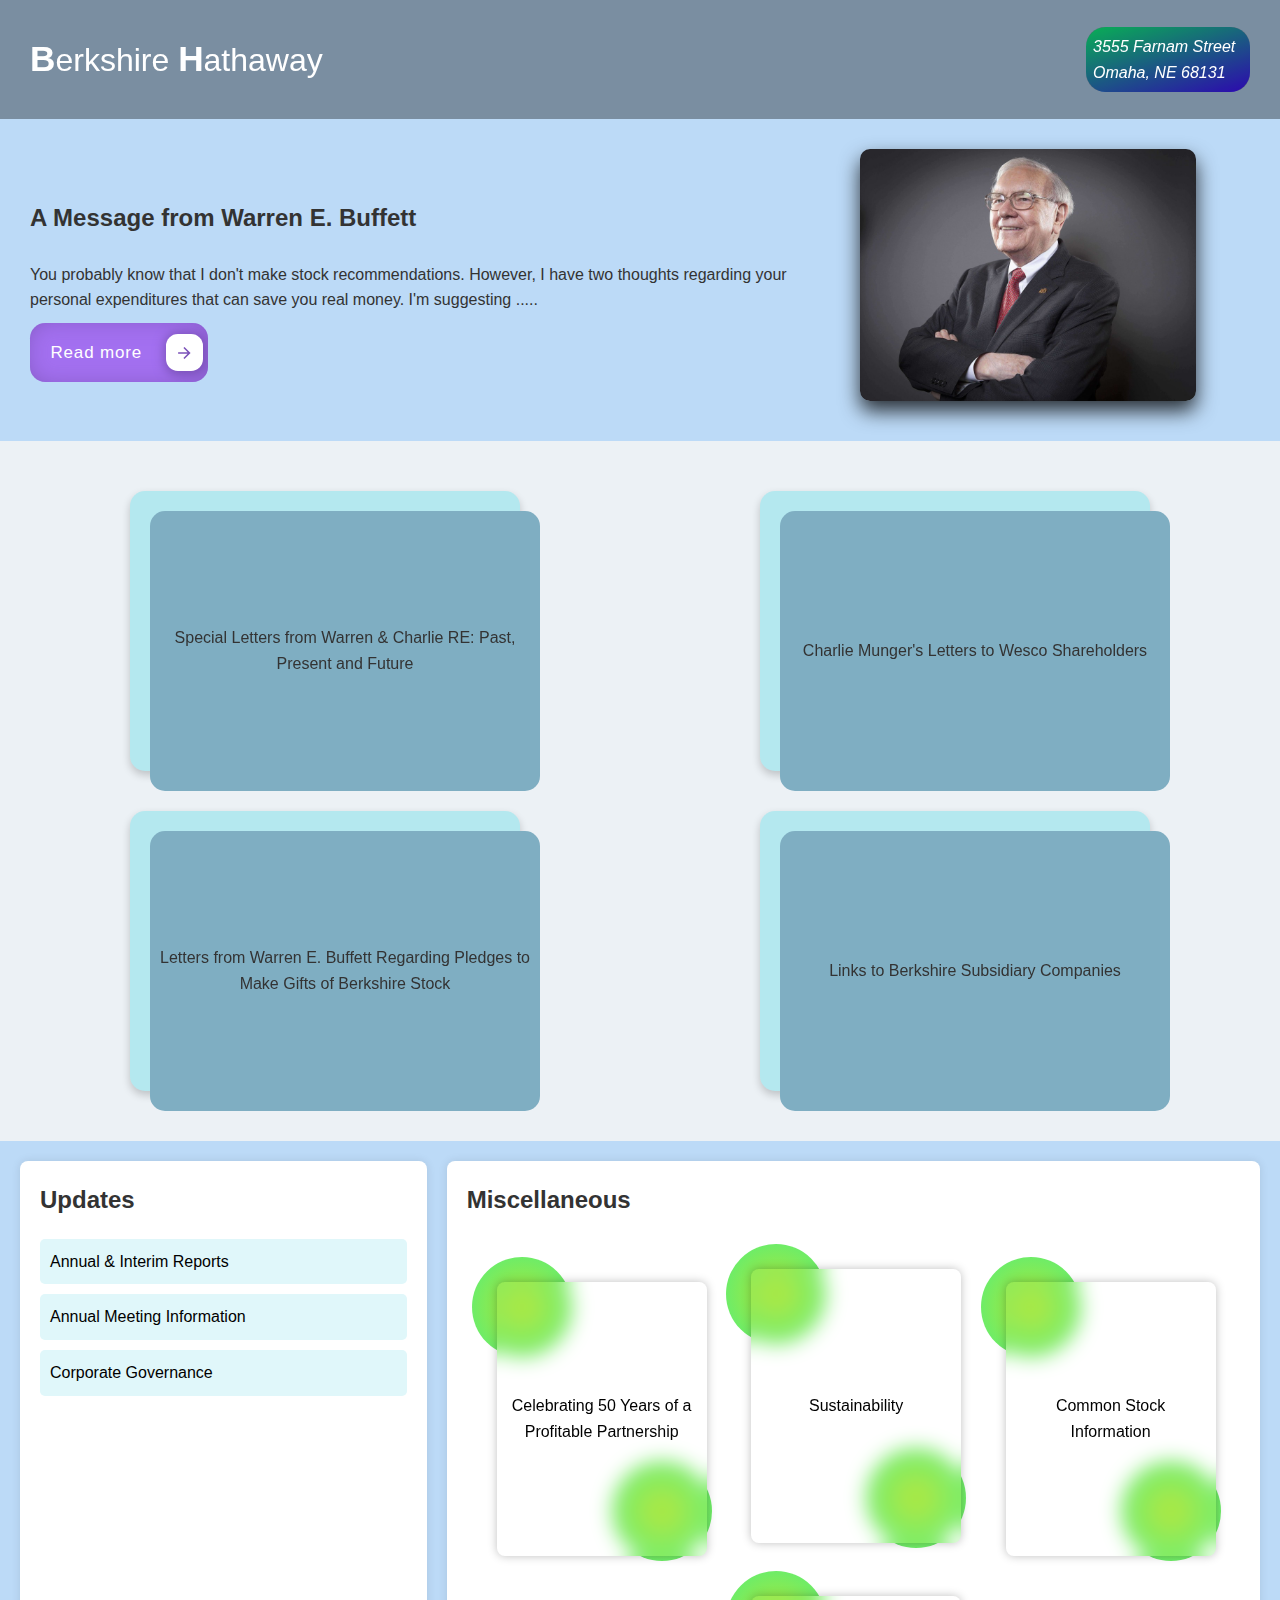
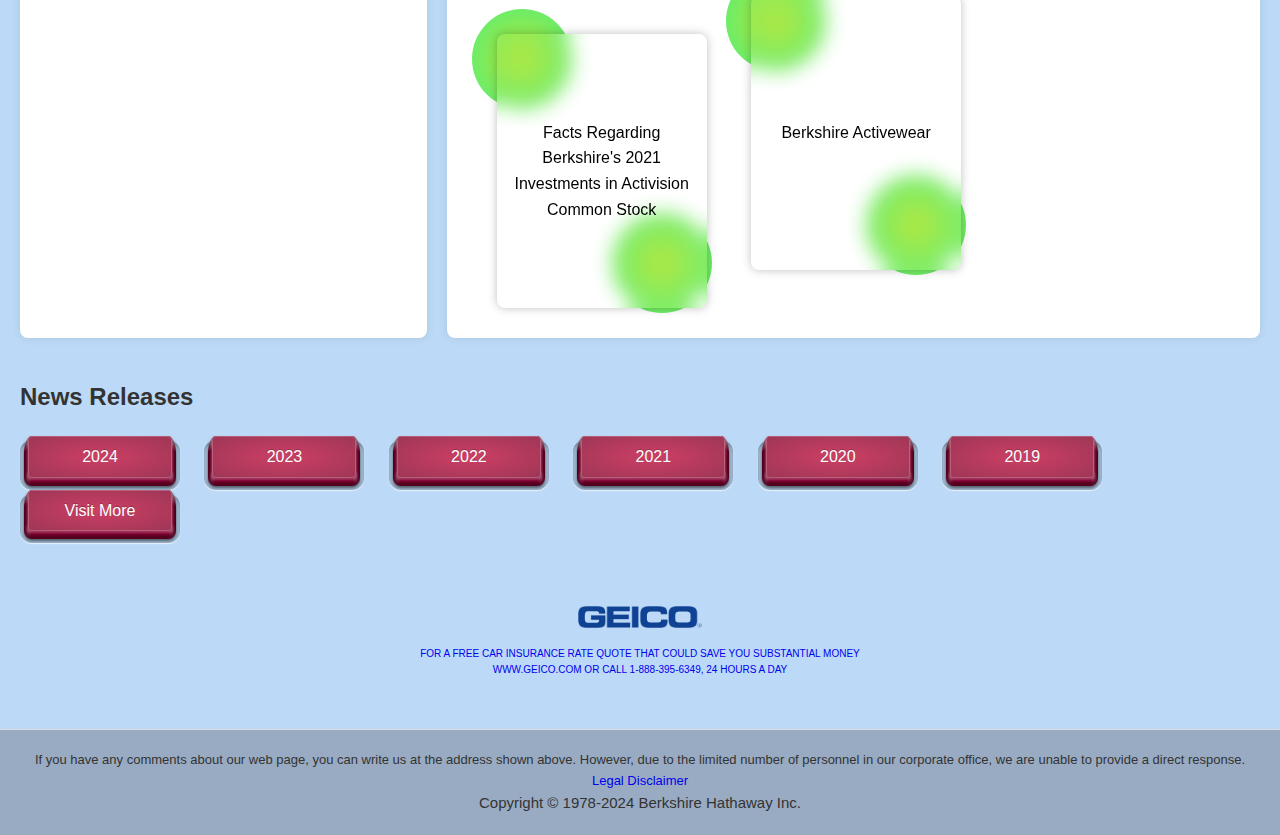
==== index.html @ b3418138 "Add files via upload" ====
<!DOCTYPE html>
<html lang="en">
<head>
  <meta charset="UTF-8">
  <meta name="viewport" content="width=device-width, initial-scale=1.0">
  <title>Berkshire Hathaway Inc.</title>
  <link rel="stylesheet" href="styles.css">
</head>
<body>
    <header class="header fixed-header">
        <div class="header-content">
          <div class="left-content">
            <h1><span class="bh">B</span>erkshire <span class="bh">H</span>athaway</h1>
          </div>
          <div class="address-card">
            <address class="address-card1">
              3555 Farnam Street<br>
              Omaha, NE 68131
            </address>
          </div>
          
        </div>
      </header>      

  <hr>

  <main>
    <section class="grid">
        <section class="grid-item"> 
            <!-- Message Section -->
            <div class="message-content">
              <h3>A Message from Warren E. Buffett</h3>
              <p>You probably know that I don't make stock recommendations. However, I have two thoughts regarding your personal expenditures that can save you real money. I'm suggesting .....</p>
              <a href="message.html" class="custom-button">
                Read more
                <div class="custom-icon">
                  <svg
                    height="24"
                    width="24"
                    viewBox="0 0 24 24"
                    xmlns="http://www.w3.org/2000/svg"
                  >
                    <path d="M0 0h24v24H0z" fill="none"></path>
                    <path
                      d="M16.172 11l-5.364-5.364 1.414-1.414L20 12l-7.778 7.778-1.414-1.414L16.172 13H4v-2z"
                      fill="currentColor"
                    ></path>
                  </svg>
                </div>
              </a>
              
            </div>
            <div class="image-content">
              <img src="Warren E.Buffet.jpeg" alt="Image" class="warren-image">
            </div>
        </section>
        <hr>
          
        
    </section>
  </main>

  <hr>

  <!-- Letters -->
  <!-- <h1>Letters and connections</h1> -->
  <section class="letters-section">
    <!-- card1 -->
    <div class="card-container">
      <div class="card">
        <div class="front-content">
          <p>Special Letters from Warren & Charlie RE: Past, Present and Future</p>
        </div>
        <div class="content">
            <p class="heading">Warren's Letter</p>
            <a href="https://www.berkshirehathaway.com/SpecialLetters/WEB%20past%20present%20future%202014.pdf" target="_blank" class="read-it-button">
                <div class="read-it-button-top">Read more</div>
                <div class="read-it-button-bottom"></div>
                <div class="read-it-button-base"></div>
              </a>
            
            <p class="heading">Charlie's Letter</p>
            <a href="https://www.berkshirehathaway.com/SpecialLetters/CTM%20past%20present%20future%202014.pdf" target="_blank" class="read-it-button">
                <div class="read-it-button-top">Read more</div>
                <div class="read-it-button-bottom"></div>
                <div class="read-it-button-base"></div>
              </a>
                     
          </div>
          
      </div>
    </div>

    <!-- card2 -->
    <div class="card-container">
        <div class="card">
          <div class="front-content">
            <p>Charlie Munger's Letters to Wesco Shareholders</p>
          </div>
          <div class="content">
            <p class="heading">WESCO FINANCIAL CORPORATION</p>
            <p>LETTERS TO SHAREHOLDERS</p>
            <a href="wesco_letters.html"  class="read-it-button">
              <div class="read-it-button-top">Read more</div>
              <div class="read-it-button-bottom"></div>
              <div class="read-it-button-base"></div>
            </a>
          </div>
        </div>
      </div>

      <!-- card3 -->
    <div class="card-container">
        <div class="card">
          <div class="front-content">
            <p>Letters from Warren E. Buffett Regarding Pledges to Make Gifts of Berkshire Stock</p>
          </div>
          <div class="content">
            <p class="heading">Read Letters from Warren E. Buffett to his three children and many more.</p>
            <a href="webdonat.html"  class="read-it-button">
              <div class="read-it-button-top">Read more</div>
              <div class="read-it-button-bottom"></div>
              <div class="read-it-button-base"></div>
            </a>
          </div>
        </div>
      </div>

      <!-- card4 -->
    <div class="card-container">
      <div class="card">
        <div class="front-content">
          <p>Links to Berkshire Subsidiary Companies</p>
        </div>
        <div class="content">
          <p class="heading">Subsidiary Companies of Berkshire Hathaway Inc. Larson Juhl, Clayton Homes, Charter Bro....</p>
          <a href="subsidiaries.html"  class="read-it-button">
            <div class="read-it-button-top">Read more</div>
            <div class="read-it-button-bottom"></div>
            <div class="read-it-button-base"></div>
          </a>
        </div>
      </div>
    </div>

  </section>

  <!-- Updates & Miscellaneous -->

  <section class="updates-miscellaneous">
    <div class="updates">
        <h2>Updates</h2>
        <div class="updates-card"><a href="https://www.berkshirehathaway.com/reports.html">Annual & Interim Reports</a></div>
        <div class="updates-card"><a href="https://www.berkshirehathaway.com/sharehold.html">Annual Meeting Information</a></div>
        <div class="updates-card"><a href="https://www.berkshirehathaway.com/govern/govern.html">Corporate Governance</a></div>
    </div>
    <div class="miscellaneous">
        <h2>Miscellaneous</h2>
        <div class="misc-card">
            <div class="misc-circle"></div>
            <div class="misc-circle"></div>
            <div class="misc-card-inner"><a href="https://www.ebay.com/itm/185860708853">Celebrating 50 Years of a Profitable Partnership</a></div>
        </div>
        <div class="misc-card">
            <div class="misc-circle"></div>
            <div class="misc-circle"></div>
            <div class="misc-card-inner"><a href="https://www.berkshirehathaway.com/sustainability/sustainabilityintro.html">Sustainability</a></div>
        </div>
        <div class="misc-card">
            <div class="misc-circle"></div>
            <div class="misc-circle"></div>
            <div class="misc-card-inner"><a href="https://www.berkshirehathaway.com/brkshareholderinfo/brkshareholderinfo.html">Common Stock Information</a></div>
        </div>
        <div class="misc-card">
            <div class="misc-circle"></div>
            <div class="misc-circle"></div>
            <div class="misc-card-inner"><a href="https://www.berkshirehathaway.com/activisionltr.pdf">Facts Regarding Berkshire's 2021 Investments in Activision Common Stock</a></div>
        </div>
        <div class="misc-card">
            <div class="misc-circle"></div>
            <div class="misc-circle"></div>
            <div class="misc-card-inner"><a href="https://berkshirewear.com/">Berkshire Activewear</a></div>
        </div>
    </div>
</section>


<!-- News Releases -->

<div class="news-releases">
  <h2 class="news-releases-heading">News Releases</h2>
  <button type="button" class="year-button">
      <div class="year-top"><a href="https://www.berkshirehathaway.com/news/2024news.html">2024</a></div>
      <div class="year-bottom"></div>
      <div class="year-base"></div>
  </button>
  <button type="button" class="year-button">
      <div class="year-top"><a href="https://www.berkshirehathaway.com/news/2023news.html">2023</a></div>
      <div class="year-bottom"></div>
      <div class="year-base"></div>
  </button>
  <button type="button" class="year-button">
      <div class="year-top"><a href="https://www.berkshirehathaway.com/news/2022news.html">2022</a></div>
      <div class="year-bottom"></div>
      <div class="year-base"></div>
  </button>
  <button type="button" class="year-button">
      <div class="year-top"><a href="https://www.berkshirehathaway.com/news/2021news.html">2021</a></div>
      <div class="year-bottom"></div>
      <div class="year-base"></div>
  </button>
  <button type="button" class="year-button">
    <div class="year-top"><a href="https://www.berkshirehathaway.com/news/2020news.html">2020</a></div>
    <div class="year-bottom"></div>
    <div class="year-base"></div>
  </button>
  <button type="button" class="year-button">
    <div class="year-top"><a href="https://www.berkshirehathaway.com/news/2019news.html">2019</a></div>
    <div class="year-bottom"></div>
    <div class="year-base"></div>
  </button>
  <button type="button" class="year-button">
    <div class="year-top"><a href="https://www.berkshirehathaway.com/news/2024news.html">Visit More</a></div>
    <div class="year-bottom"></div>
    <div class="year-base"></div>
  </button>
  
</div>

<hr><hr><hr>

  

  <section class="advertisement">
    <a href="http://www.geico.com/">
      <img src="Geico_logo.svg.png" alt="GEICO logo">
      <p>FOR A FREE CAR INSURANCE RATE QUOTE THAT COULD SAVE YOU SUBSTANTIAL MONEY<br>WWW.GEICO.COM OR CALL 1-888-395-6349, 24 HOURS A DAY</p>
    </a>
  </section>

  <hr>

  <footer class="footer">
    <p>If you have any comments about our web page, you can write us at the address shown above. However, due to the limited number of personnel in our corporate office, we are unable to provide a direct response.</p>
    <p><a href="https://www.berkshirehathaway.com/disclaimer.html">Legal Disclaimer</a></p>
    <p class="copyright">Copyright &copy; 1978-2024 Berkshire Hathaway Inc.</p>
  </footer>
  
</body>
</html>
---- styles.css ----
/* Base styles for mobile first */
body {
    font-family: Arial, sans-serif;
    margin: 0;
    padding: 0;
    line-height: 1.6;
    background-color: #0574e244;
    color: #333;
  }

  a{
    text-decoration: none;
    
  }
  
/* Fixed Header */
.fixed-header {
    position: fixed;
    top: 0;
    left: 0;
    width: 100%;
    z-index: 1000;
  }
  
  /* Glassmorphism Effect */
  .header {
    background-color: rgba(0, 0, 0, 0.349); /* Semi-transparent black */
    backdrop-filter: blur(14px); /* Blur effect */
  }
  
  /* Header Content */
  .header-content {
    display: flex;
    justify-content: space-between;
    align-items: center;
    padding: 10px 30px;
  }
  
  /* Left Content (Company Name and Description) */
  .left-content {
    color: white;
  }
  
  .left-content h1 {
    font-size: 2em;
    font-weight: normal;
  }
  
  .bh {
    font-weight: bold;
    font-size: 1.1em;
  }
  
  .left-content p {
    margin: 5px 0 0;
    font-size: 0.8em;
  }
  
  .address-card {
    width: 164px;
    height: auto;
    background-image: linear-gradient(163deg, #00ff75 0%, #3700ff 100%);
    border-radius: 20px;
    transition: all .3s;
   }
   
   .address-card1 {
    width: 150px;
    height: auto;
    background-color: #1a1a1a59;
    border-radius:19px;
    transition: all .2s;
    color: white;
    padding: 7px;
    cursor:none;
   }
   
   .address-card1:hover {
    transform: scale(0.98);
    border-radius: 20px;
   }
   
   .address-card:hover {
    box-shadow: 0px 0px 30px 1px rgba(0, 255, 119, 0.767);
   }
  
  /* Message Section */

  .grid-item {
    display: grid;
    grid-template-columns: 2fr 1fr;
    grid-column-gap: 20px;
    align-items: center;
    padding-top: 10%;
  }
  
  .message-content {
    padding-left: 30px;
    grid-column: 1 / span 1;
  }
  
  .image-content {
    grid-column: 2 / span 1;
  }
  
  .message-content h3 {
    font-size: 1.5em;
  }
  
  .message-content p {
    margin: 10px 0;
  }

  .warren-image {
    max-width: 80%;
    height: auto;
    border-radius: 10px;
    box-shadow: 0 10px 20px rgba(0, 0, 0, 0.781);
  }
  
  /* Read-more button */
  .custom-button {
    text-decoration: none; 
    background: #a370f0;
    color: white;
    font-family: inherit;
    padding: 0.35em;
    padding-left: 1.2em;
    font-size: 17px;
    font-weight: 500;
    border-radius: 0.9em;
    border: none;
    letter-spacing: 0.05em;
    display: flex;
    align-items: center;
    box-shadow: inset 0 0 1.6em -0.6em #714da6;
    overflow: hidden;
    position: relative;
    height: 2.8em;
    width: 6em;
    padding-right: 3.3em;
    cursor: pointer;
  }
  
  .custom-button .custom-icon {
    background: white;
    margin-left: 1em;
    position: absolute;
    display: flex;
    align-items: center;
    justify-content: center;
    height: 2.2em;
    width: 2.2em;
    border-radius: 0.7em;
    box-shadow: 0.1em 0.1em 0.6em 0.2em #7b52b9;
    right: 0.3em;
    transition: all 0.3s;
  }
  
  .custom-button:hover .custom-icon {
    width: calc(100% - 0.6em);
  }
  
  .custom-button .custom-icon svg {
    width: 1.1em;
    transition: transform 0.3s;
    color: #7b52b9;
  }
  
  .custom-button:hover .custom-icon svg {
    transform: translateX(0.1em);
  }
  
  .custom-button:active .custom-icon {
    transform: scale(0.95);
  }


  /* Read it Button */
.read-it-button {
    display: inline-block;
    position: relative;
    padding: 10px 20px;
    color: white;
    text-transform: uppercase;
    text-decoration: none;
    transition: transform 0.2s;
    font-family: 'Arial', sans-serif;
}

.read-it-button .read-it-button-top {
    position: relative;
    padding: 10px 20px;
    background: #4CAF50;
    border-radius: 5px;
    transform: translateY(-6px);
    transition: transform 0.2s ease-in-out;
    cursor: pointer;
}

.read-it-button:hover .read-it-button-top {
    transform: translateY(-12px);
}

/* .read-it-button1 .read-it-button-bottom,
.read-it-button1 .read-it-button-base,
.read-it-button2 .read-it-button-bottom,
.read-it-button2 .read-it-button-base {
    position: absolute;
    top: 100%;
    left: 0;
    width: 100%;
    height: 6px;
    background: #388E3C;
    border-radius: 5px;
    transition: background 0.2s;
}

.read-it-button1 .read-it-button-base,
.read-it-button2 .read-it-button-base {
    top: calc(100% + 6px);
    height: 10px;
    background: #2E7D32;
} */


/* .read-it-button:hover .read-it-button-bottom,
.read-it-button1:hover .read-it-button-bottom,
.read-it-button2:hover .read-it-button-bottom {
    background: #2E7D32;
} */

.card-container {
    display: inline-block;
    margin: 0 10px;
    perspective: 1000px; /* Perspective for 3D effect */
}

.card {
    width: 350px;
    height: 240px;
    border-radius: 15px;
    padding: 20px;
    background: #b4e8ef;
    position: relative;
    transition: transform 0.6s;
    transform-style: preserve-3d;
    box-shadow: 0 4px 8px rgba(0, 0, 0, 0.2);
    cursor: pointer;
}

.card:hover {
    transform: rotateY(180deg); /* Rotate card on hover */
}

.front-content, .content {
    position: absolute;
    width: 100%;
    height: 100%;
    backface-visibility: hidden;
    display: flex;
    flex-direction: column;
    justify-content: center;
    align-items: center;
    text-align: center;
    border-radius: 15px;
}

.front-content {
    background: #7faec2; /* Background for front side */
}

.content {
    background: #f8f9fa; /* Background for back side */
    transform: rotateY(180deg); /* Hide back side initially */
}

.content .heading {
    font-size: 1.2em;
    font-weight: bold;
    margin: 10px 0;
}

.content .read-it-button {
    margin: 10px 0;
}

.letters-section {
    display: flex;
    justify-content: space-around;
    flex-wrap: wrap;
    padding: 30px 10px;
    background: #ecf1f5;
}

.letters-section .card {
    margin: 20px 10px; /* Add margin between cards */
}



/* Updates & Miscellaneous Section */
.updates-miscellaneous {
  display: grid;
  grid-template-columns: 1fr 2fr;
  gap: 20px;
  padding: 20px;
}

.updates, .miscellaneous {
  background: white;
  padding: 20px;
  border-radius: 8px;
  box-shadow: 0 0 10px rgba(0, 0, 0, 0.1);
}

.updates h2, .miscellaneous h2 {
  margin-top: 0;
}

.updates-card, .misc-card {
  margin-bottom: 10px;
  
}

/* Flash animation */
@keyframes flash {
  0% { background-color: #e0f7fa; }
  50% { background-color: #80deea; }
  100% { background-color: #e0f7fa; }
}

/* Updates Card */
.updates-card {
  background: #e0f7fa;
  padding: 10px;
  border-radius: 5px;
  transition: transform 0.3s ease-in-out;
  cursor: pointer;
  animation: flash 3s infinite alternate; /* Apply flash animation */
}

.updates-card:hover {
  transform: scale(1.05);
  animation-play-state: paused;
}

.updates-card a{
  color: black;
}


/* Miscellaneous Card */
.misc-card {
  width: 190px;
  height: 254px;
  transition: all 0.2s;
  position: relative;
  cursor: pointer;
  display: inline-block;
  margin: 30px;
}

.misc-card a{
  color: black;
}

.misc-card-inner {
  width: inherit;
  height: inherit;
  background: rgba(255, 255, 255, 0.05);
  box-shadow: 0 0 10px rgba(0, 0, 0, 0.25);
  backdrop-filter: blur(10px);
  border-radius: 8px;
  display: flex;
  align-items: center;
  justify-content: center;
  padding: 10px;
  text-align: center;
  color: #333;
}

.misc-card:hover {
  transform: scale(1.04) rotate(1deg);
}

.misc-circle {
  width: 100px;
  height: 100px;
  background: radial-gradient(#b0e633, #53ef7d);
  border-radius: 50%;
  position: absolute;
  animation: move-up6 1.5s ease-in infinite alternate-reverse;
}

.misc-circle:nth-child(1) {
  top: -25px;
  left: -25px;
}

.misc-circle:nth-child(2) {
  bottom: -25px;
  right: -25px;
  animation-name: move-down1;
}

@keyframes move-up6 {
  to {
      transform: translateY(-10px);
  }
}

@keyframes move-down1 {
  to {
      transform: translateY(10px);
  }
}
  

/* News Releases */
.news-releases-heading{
  margin-left: 20px;
}
/* Year Button */
.year-button {
  -webkit-appearance: none;
  appearance: none;
  position: relative;
  border-width: 0;
  padding: 0 8px 12px;
  min-width: 10em;
  box-sizing: border-box;
  background: transparent;
  font: inherit;
  cursor: pointer;
  margin-left: 20px;
}

.year-top {
  display: flex;
  align-items: center;
  justify-content: center;
  position: relative;
  z-index: 0;
  padding: 8px 16px;
  transform: translateY(0);
  text-align: center;
  color: #ffffff;
  text-shadow: 0 -1px rgba(0, 0, 0, .25);
  transition-property: transform;
  transition-duration: .2s;
  -webkit-user-select: none;
  user-select: none;
}

.year-top a{
  color: white;
}

.year-button:active .year-top {
  transform: translateY(6px);
}

.year-top::after {
  content: '';
  position: absolute;
  z-index: -1;
  border-radius: 4px;
  width: 100%;
  height: 100%;
  box-sizing: content-box;
  background-image: radial-gradient(#cd3f64, #9d3656);
  text-align: center;
  color: #fff;
  box-shadow: inset 0 0 0px 1px rgba(255, 255, 255, .2), 0 1px 2px 1px rgba(255, 255, 255, .2);
  transition-property: border-radius, padding, width, transform;
  transition-duration: .2s;
}

.year-button:active .year-top::after {
  border-radius: 6px;
  padding: 0 2px;
}

.year-bottom {
  position: absolute;
  z-index: -1;
  bottom: 4px;
  left: 4px;
  border-radius: 8px / 16px 16px 8px 8px;
  padding-top: 6px;
  width: calc(100% - 8px);
  height: calc(100% - 10px);
  box-sizing: content-box;
  background-color: #803;
  background-image: radial-gradient(4px 8px at 4px calc(100% - 8px), rgba(255, 255, 255, .25), transparent), radial-gradient(4px 8px at calc(100% - 4px) calc(100% - 8px), rgba(255, 255, 255, .25), transparent), radial-gradient(16px at -4px 0, white, transparent), radial-gradient(16px at calc(100% + 4px) 0, white, transparent);
  box-shadow: 0px 2px 3px 0px rgba(0, 0, 0, 0.5), inset 0 -1px 3px 3px rgba(0, 0, 0, .4);
  transition-property: border-radius, padding-top;
  transition-duration: .2s;
}

.year-button:active .year-bottom {
  border-radius: 10px 10px 8px 8px / 8px;
  padding-top: 0;
}

.year-base {
  position: absolute;
  z-index: -2;
  top: 4px;
  left: 0;
  border-radius: 12px;
  width: 100%;
  height: calc(100% - 4px);
  background-color: rgba(0, 0, 0, .15);
  box-shadow: 0 1px 1px 0 rgba(255, 255, 255, .75), inset 0 2px 2px rgba(0, 0, 0, .25);
}


  
  
  
  
  .section-title {
    text-align: center;
    padding: 20px;
    font-size: 1.3em;
    background-color: #007bff;
    color: #fff;
  }
  
  .link-list {
    list-style: none;
    padding: 0;
    margin: 0;
  }
  
  .link-list li {
    padding: 10px;
    border-bottom: 1px solid #ddd;
  }
  
  .link-list li a {
    text-decoration: none;
    color: #007bff;
  }
  
  .link-list li a:hover {
    text-decoration: underline;
  }
  
  .update-date {
    display: block;
    font-size: 0.8em;
    color: #666;
  }
  
  .advertisement {
    text-align: center;
    padding: 20px;
  }
  
  .advertisement img {
    max-width: 10%;
    height: auto;
  }
  
  .advertisement p {
    margin: 10px 0;
    font-size: 10px;
  }
  
  .footer {
    text-align: center;
    padding: 20px;
    background-color: #2711113b;
    border-top: 1px solid #ddd;
  }
  
  .footer p {
    margin: 0px 0;
    font-size: 13px;
  }

  .footer .copyright{
    font-size: 15px;
  }
  
  hr {
    border: 0;
    height: 1px;
    background: #dddddd00;
    margin: 10px 0;
  }
  
  /* Media queries for larger screens
  @media (min-width: 600px) {
    .container {
      max-width: 600px;
      margin: 0 auto;
    }
  }
  
  @media (min-width: 768px) {
    .header h1 {
      font-size: 2em;
    }
  
    .section-title {
      font-size: 1.5em;
    }
  }
  
  @media (min-width: 1024px) {
    .container {
      max-width: 1024px;
    }
  
    .link-list {
      display: flex;
      flex-wrap: wrap;
    }
  
    .link-list li {
      width: 48%;
      margin: 1%;
      padding: 20px;
      box-shadow: 0 0 10px rgba(0, 0, 0, 0.1);
    }
  
    .advertisement img {
      width: 50%;
    }
  }
   */
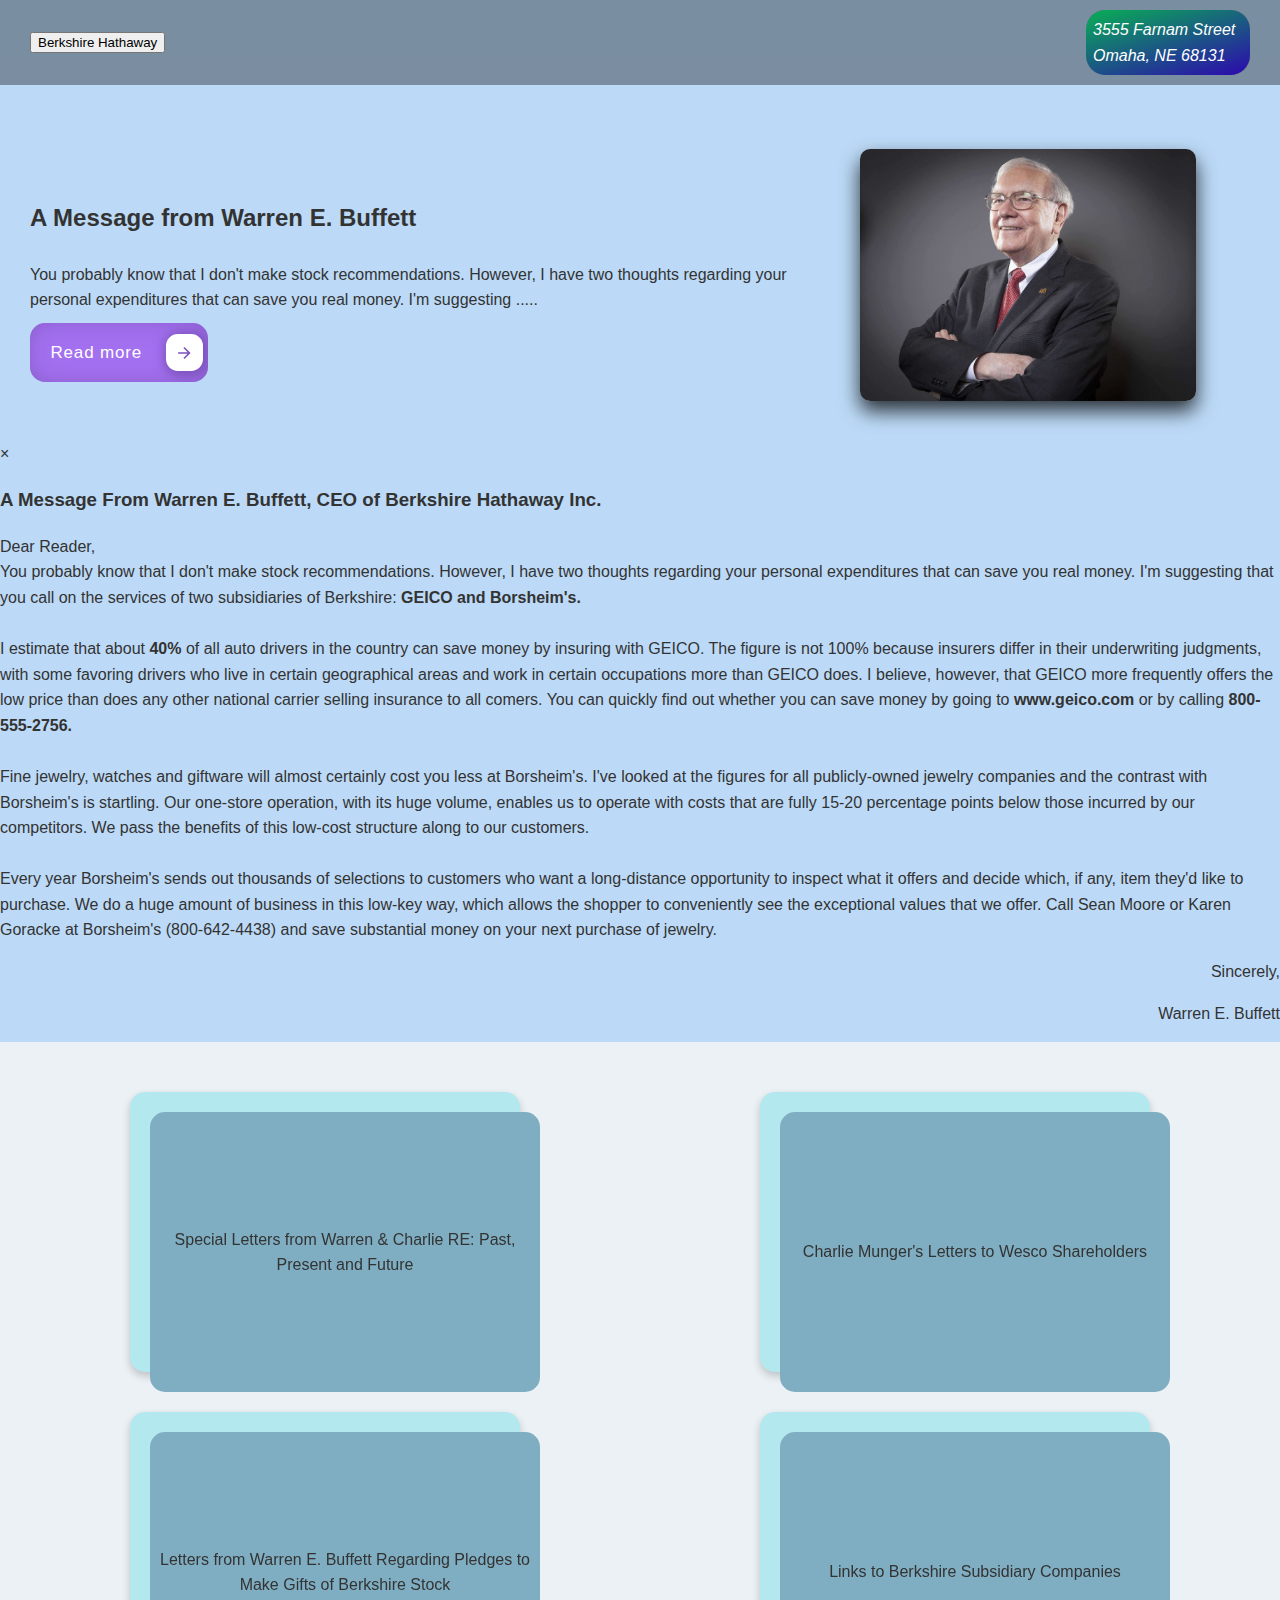
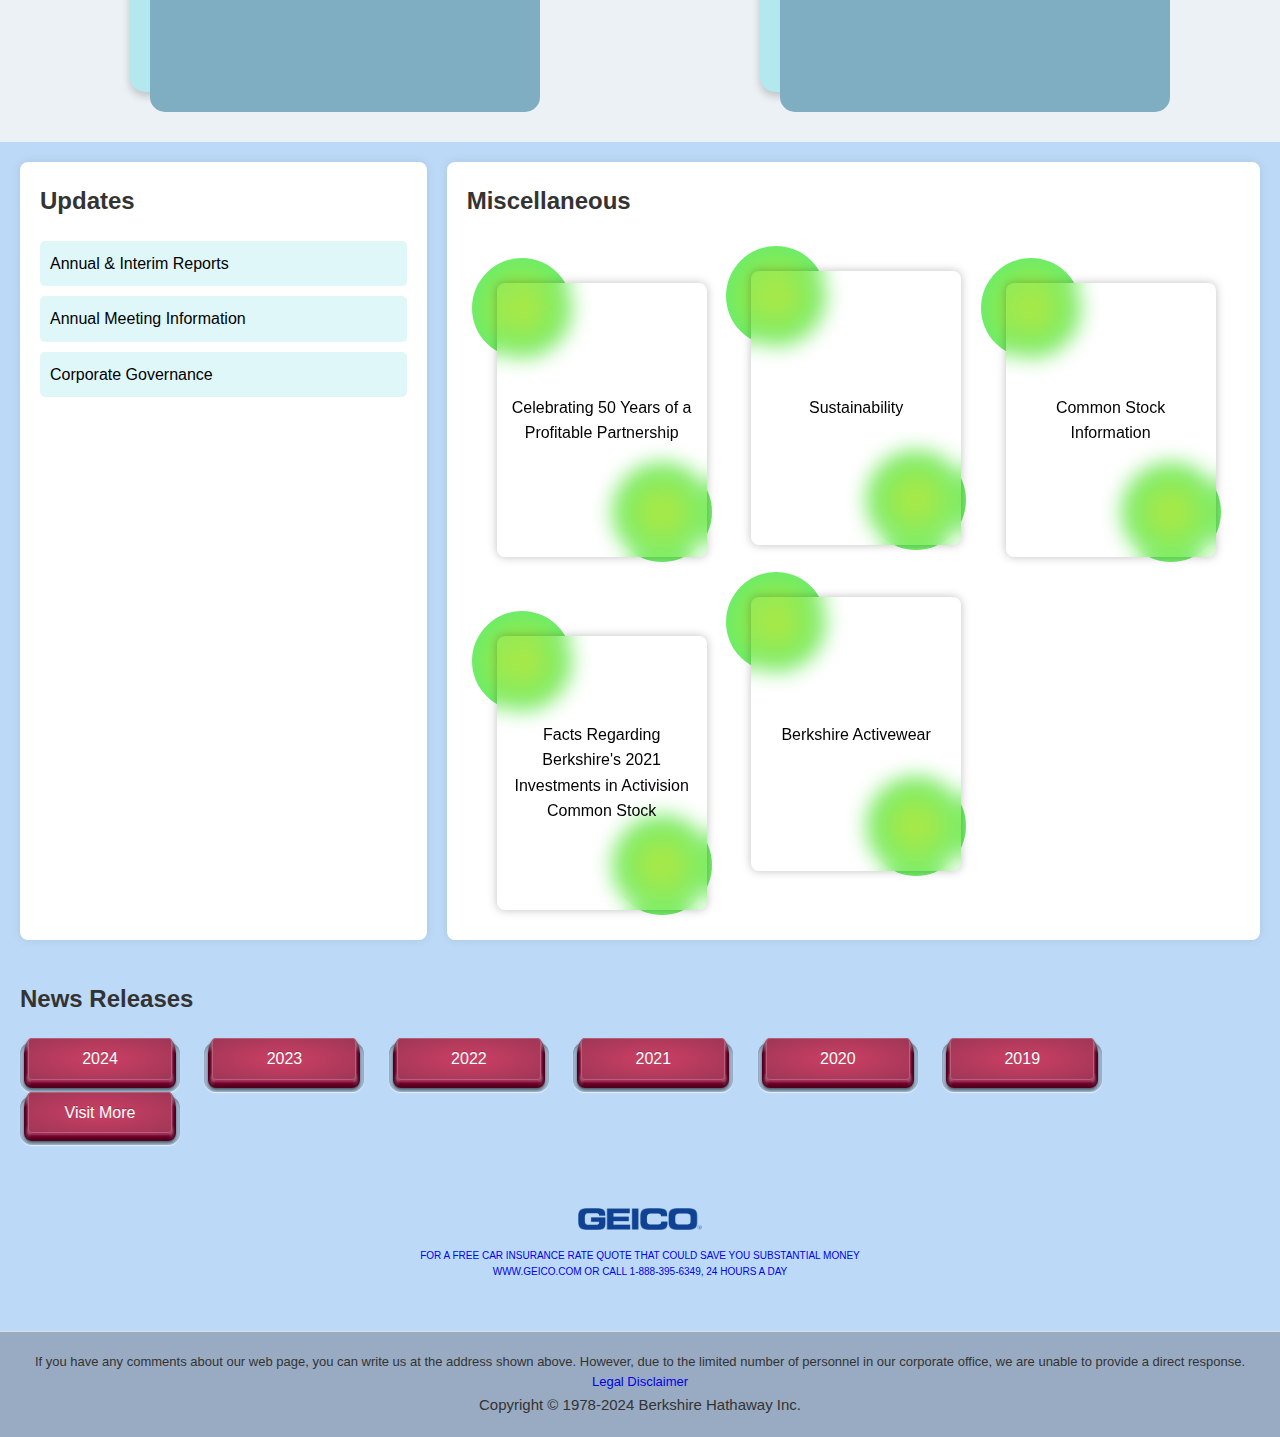
==== commit a1d172b7: "Update index.html" ====
--- a/index.html
+++ b/index.html
@@ -9,9 +9,9 @@
 <body>
     <header class="header fixed-header">
         <div class="header-content">
-          <div class="left-content">
-            <h1><span class="bh">B</span>erkshire <span class="bh">H</span>athaway</h1>
-          </div>
+          <button class="berkshire-hathaway-button">
+            Berkshire Hathaway
+          </button>
           <div class="address-card">
             <address class="address-card1">
               3555 Farnam Street<br>
@@ -29,25 +29,17 @@
         <section class="grid-item"> 
             <!-- Message Section -->
             <div class="message-content">
-              <h3>A Message from Warren E. Buffett</h3>
+              <h3 class="shine1">A Message from Warren E. Buffett</h3>
               <p>You probably know that I don't make stock recommendations. However, I have two thoughts regarding your personal expenditures that can save you real money. I'm suggesting .....</p>
-              <a href="message.html" class="custom-button">
-                Read more
-                <div class="custom-icon">
-                  <svg
-                    height="24"
-                    width="24"
-                    viewBox="0 0 24 24"
-                    xmlns="http://www.w3.org/2000/svg"
-                  >
-                    <path d="M0 0h24v24H0z" fill="none"></path>
-                    <path
-                      d="M16.172 11l-5.364-5.364 1.414-1.414L20 12l-7.778 7.778-1.414-1.414L16.172 13H4v-2z"
-                      fill="currentColor"
-                    ></path>
-                  </svg>
-                </div>
-              </a>
+              <a id="openModal" class="custom-button">
+            Read more
+            <div class="custom-icon">
+              <svg height="24" width="24" viewBox="0 0 24 24" xmlns="http://www.w3.org/2000/svg">
+                <path d="M0 0h24v24H0z" fill="none"></path>
+                <path d="M16.172 11l-5.364-5.364 1.414-1.414L20 12l-7.778 7.778-1.414-1.414L16.172 13H4v-2z" fill="currentColor"></path>
+              </svg>
+            </div>
+          </a>
               
             </div>
             <div class="image-content">
@@ -61,6 +53,31 @@
   </main>
 
   <hr>
+
+  <!-- Modal Structure -->
+  <div id="modal" class="modal">
+    <div class="modal-content">
+      <span class="close-button">&times;</span>
+      <h3 class="modal-heading">A Message From Warren E. Buffett, CEO of Berkshire Hathaway Inc.</h3>
+      <p class="modal-message">Dear Reader,<br>
+        You probably know that I don't make stock recommendations. 
+        However, I have two thoughts regarding your personal expenditures that can save you real money. 
+        I'm suggesting that you call on the services of two subsidiaries of Berkshire: <b>GEICO and Borsheim's.</b> <br><br>
+        I estimate that about <b>40%</b> of all auto drivers in the country can save money by insuring with GEICO. 
+        The figure is not 100% because insurers differ in their underwriting judgments, with some favoring drivers who live in certain geographical areas and work in certain occupations more than GEICO does. 
+        I believe, however, that GEICO more frequently offers the low price than does any other national carrier selling insurance to all comers. 
+        You can quickly find out whether you can save money by going to <b>www.geico.com</b> or by calling <b>800-555-2756.</b> <br><br>
+        Fine jewelry, watches and giftware will almost certainly cost you less at Borsheim's. 
+        I've looked at the figures for all publicly-owned jewelry companies and the contrast with Borsheim's is startling. 
+        Our one-store operation, with its huge volume, enables us to operate with costs that are fully 15-20 percentage points below those incurred by our competitors. 
+        We pass the benefits of this low-cost structure along to our customers. <br><br>
+        Every year Borsheim's sends out thousands of selections to customers who want a long-distance opportunity to inspect what it offers and decide which, if any, item they'd like to purchase. 
+        We do a huge amount of business in this low-key way, which allows the shopper to conveniently see the exceptional values that we offer. 
+        Call Sean Moore or Karen Goracke at Borsheim's (800-642-4438) and save substantial money on your next purchase of jewelry.</p>
+        <p class="modal-message" style="text-align: right;">Sincerely, <br>
+         <p class="modal-message-signature" style="text-align: right;">Warren E. Buffett </p></p>
+    </div>
+  </div>
 
   <!-- Letters -->
   <!-- <h1>Letters and connections</h1> -->
@@ -245,6 +262,7 @@
     <p><a href="https://www.berkshirehathaway.com/disclaimer.html">Legal Disclaimer</a></p>
     <p class="copyright">Copyright &copy; 1978-2024 Berkshire Hathaway Inc.</p>
   </footer>
+  <script src="script.js"></script>
   
 </body>
 </html>
